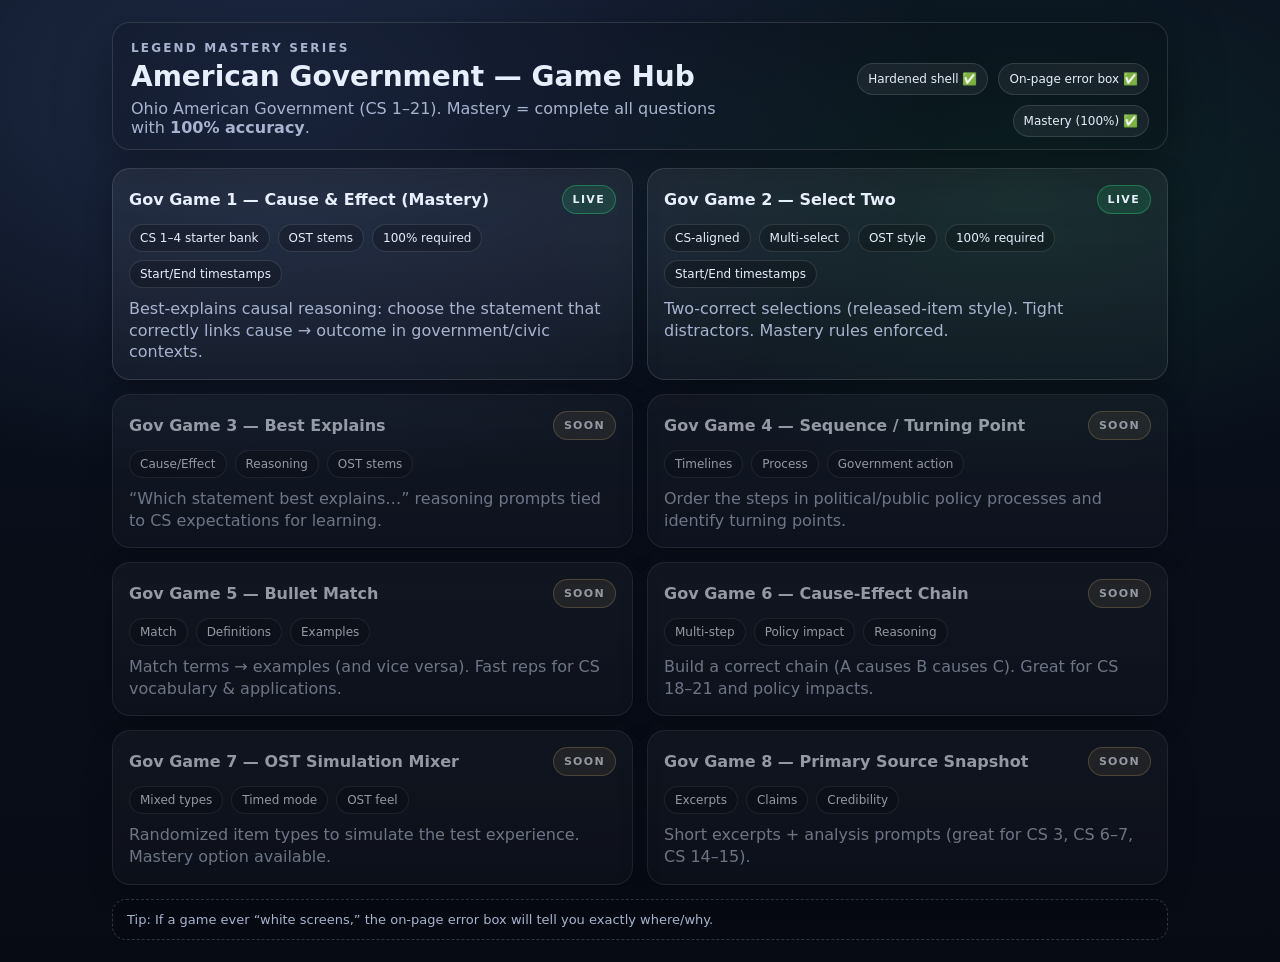
==== index.html @ b6d675e6 "Update index.html" ====
<!doctype html>
<html lang="en">
<head>
  <meta charset="utf-8" />
  <meta name="viewport" content="width=device-width,initial-scale=1" />
  <title>American Government — Mastery Game Series (CS 1–21)</title>
  <link rel="stylesheet" href="./styles.css" />
  <meta name="description" content="American Government Mastery Game Series (Ohio CS 1–21)" />
</head>
<body>
  <div class="wrap">
    <header class="top">
      <div>
        <div class="kicker">LEGEND MASTERy SERIES</div>
        <h1>American Government — Game Hub</h1>
        <p class="sub">
          Ohio American Government (CS 1–21). Mastery = complete all questions with <b>100% accuracy</b>.
        </p>
      </div>
      <div class="meta">
        <div class="pill">Hardened shell ✅</div>
        <div class="pill">On-page error box ✅</div>
        <div class="pill">Mastery (100%) ✅</div>
      </div>
    </header>

    <section class="grid">
      <!-- ACTIVE -->
      <a class="card" href="./games/gov-1-cause-effect.html">
        <div class="row">
          <div class="title">Gov Game 1 — Cause &amp; Effect (Mastery)</div>
          <span class="status live">LIVE</span>
        </div>
        <div class="chips">
          <span class="chip">CS 1–4 starter bank</span>
          <span class="chip">OST stems</span>
          <span class="chip">100% required</span>
          <span class="chip">Start/End timestamps</span>
        </div>
        <p class="desc">
          Best-explains causal reasoning: choose the statement that correctly links cause → outcome in government/civic contexts.
        </p>
      </a>

      <!-- ACTIVE -->
<a class="card" href="./games/gov-2-select-two.html">
  <div class="row">
    <div class="title">Gov Game 2 — Select Two</div>
    <span class="status live">LIVE</span>
  </div>
  <div class="chips">
    <span class="chip">CS-aligned</span>
    <span class="chip">Multi-select</span>
    <span class="chip">OST style</span>
    <span class="chip">100% required</span>
    <span class="chip">Start/End timestamps</span>
  </div>
  <p class="desc">Two-correct selections (released-item style). Tight distractors. Mastery rules enforced.</p>
</a>

      <a class="card disabled" href="#" data-disabled="true" aria-disabled="true">
        <div class="row">
          <div class="title">Gov Game 3 — Best Explains</div>
          <span class="status soon">SOON</span>
        </div>
        <div class="chips">
          <span class="chip">Cause/Effect</span><span class="chip">Reasoning</span><span class="chip">OST stems</span>
        </div>
        <p class="desc">“Which statement best explains…” reasoning prompts tied to CS expectations for learning.</p>
      </a>

      <a class="card disabled" href="#" data-disabled="true" aria-disabled="true">
        <div class="row">
          <div class="title">Gov Game 4 — Sequence / Turning Point</div>
          <span class="status soon">SOON</span>
        </div>
        <div class="chips">
          <span class="chip">Timelines</span><span class="chip">Process</span><span class="chip">Government action</span>
        </div>
        <p class="desc">Order the steps in political/public policy processes and identify turning points.</p>
      </a>

      <a class="card disabled" href="#" data-disabled="true" aria-disabled="true">
        <div class="row">
          <div class="title">Gov Game 5 — Bullet Match</div>
          <span class="status soon">SOON</span>
        </div>
        <div class="chips">
          <span class="chip">Match</span><span class="chip">Definitions</span><span class="chip">Examples</span>
        </div>
        <p class="desc">Match terms → examples (and vice versa). Fast reps for CS vocabulary &amp; applications.</p>
      </a>

      <a class="card disabled" href="#" data-disabled="true" aria-disabled="true">
        <div class="row">
          <div class="title">Gov Game 6 — Cause-Effect Chain</div>
          <span class="status soon">SOON</span>
        </div>
        <div class="chips">
          <span class="chip">Multi-step</span><span class="chip">Policy impact</span><span class="chip">Reasoning</span>
        </div>
        <p class="desc">Build a correct chain (A causes B causes C). Great for CS 18–21 and policy impacts.</p>
      </a>

      <a class="card disabled" href="#" data-disabled="true" aria-disabled="true">
        <div class="row">
          <div class="title">Gov Game 7 — OST Simulation Mixer</div>
          <span class="status soon">SOON</span>
        </div>
        <div class="chips">
          <span class="chip">Mixed types</span><span class="chip">Timed mode</span><span class="chip">OST feel</span>
        </div>
        <p class="desc">Randomized item types to simulate the test experience. Mastery option available.</p>
      </a>

      <a class="card disabled" href="#" data-disabled="true" aria-disabled="true">
        <div class="row">
          <div class="title">Gov Game 8 — Primary Source Snapshot</div>
          <span class="status soon">SOON</span>
        </div>
        <div class="chips">
          <span class="chip">Excerpts</span><span class="chip">Claims</span><span class="chip">Credibility</span>
        </div>
        <p class="desc">Short excerpts + analysis prompts (great for CS 3, CS 6–7, CS 14–15).</p>
      </a>
    </section>

    <footer class="foot">
      <div class="note">
        Tip: If a game ever “white screens,” the on-page error box will tell you exactly where/why.
      </div>
    </footer>
  </div>

  <script>
    // Disable "coming soon" cards safely
    document.querySelectorAll('a[data-disabled="true"]').forEach(a=>{
      a.addEventListener('click', (e)=>{
        e.preventDefault();
      });
    });
  </script>
</body>
</html>
---- styles.css ----
:root{
  --bg:#0b1220;
  --panel:#111a2f;
  --panel2:#0f1830;
  --text:#e7eefc;
  --muted:#a8b4cf;
  --line:rgba(255,255,255,.12);
  --shadow:0 18px 55px rgba(0,0,0,.40);
  --radius:18px;

  --good:#2bd576;
  --bad:#ff5c7a;
  --warn:#ffd166;
  --accent:#7aa2ff;
}

*{ box-sizing:border-box; }
body{
  margin:0;
  font-family: system-ui,-apple-system,Segoe UI,Roboto,Arial,sans-serif;
  background:
    radial-gradient(1100px 650px at 22% 10%, rgba(122,162,255,.18), transparent 60%),
    radial-gradient(900px 520px at 80% 20%, rgba(43,213,118,.10), transparent 55%),
    linear-gradient(180deg, #0b1220, #070b14);
  color:var(--text);
  min-height:100vh;
}

.wrap{
  width:min(1100px, 100%);
  margin:0 auto;
  padding:22px;
}

.top{
  display:flex;
  align-items:flex-end;
  justify-content:space-between;
  gap:18px;
  padding:18px 18px 12px;
  background:rgba(0,0,0,.18);
  border:1px solid var(--line);
  border-radius:var(--radius);
  box-shadow:var(--shadow);
}

.kicker{
  letter-spacing:.18em;
  font-weight:700;
  color:var(--muted);
  font-size:12px;
  text-transform:uppercase;
}

h1{
  margin:6px 0 6px;
  font-size:28px;
  line-height:1.15;
}

.sub{
  margin:0;
  color:var(--muted);
  max-width:70ch;
}

.meta{
  display:flex;
  flex-wrap:wrap;
  justify-content:flex-end;
  gap:10px;
}

.pill{
  font-size:12px;
  color:var(--text);
  background:rgba(255,255,255,.06);
  border:1px solid var(--line);
  border-radius:999px;
  padding:8px 10px;
  white-space:nowrap;
}

.grid{
  margin-top:18px;
  display:grid;
  grid-template-columns:repeat(2, minmax(0,1fr));
  gap:14px;
}

@media (max-width: 860px){
  .top{ align-items:flex-start; flex-direction:column; }
  .grid{ grid-template-columns:1fr; }
}

.card{
  display:block;
  text-decoration:none;
  color:var(--text);
  background:linear-gradient(180deg, rgba(255,255,255,.06), rgba(255,255,255,.03));
  border:1px solid var(--line);
  border-radius:var(--radius);
  padding:16px;
  box-shadow:0 10px 28px rgba(0,0,0,.30);
  transition:transform .12s ease, border-color .12s ease, background .12s ease;
}

.card:hover{
  transform:translateY(-2px);
  border-color:rgba(122,162,255,.35);
  background:linear-gradient(180deg, rgba(122,162,255,.10), rgba(255,255,255,.03));
}

.card.disabled{
  opacity:.62;
  filter:saturate(.75);
  cursor:not-allowed;
}

.row{
  display:flex;
  align-items:center;
  justify-content:space-between;
  gap:12px;
}

.title{
  font-weight:800;
  font-size:16px;
}

.desc{
  margin:10px 0 0;
  color:var(--muted);
  line-height:1.35;
}

.chips{
  margin-top:10px;
  display:flex;
  flex-wrap:wrap;
  gap:8px;
}

.chip{
  font-size:12px;
  color:var(--text);
  background:rgba(0,0,0,.22);
  border:1px solid var(--line);
  border-radius:999px;
  padding:6px 10px;
}

.status{
  font-size:11px;
  font-weight:800;
  letter-spacing:.12em;
  padding:7px 10px;
  border-radius:999px;
  border:1px solid var(--line);
}

.status.live{
  background:rgba(43,213,118,.14);
  border-color:rgba(43,213,118,.38);
}

.status.soon{
  background:rgba(255,209,102,.12);
  border-color:rgba(255,209,102,.35);
}

.foot{
  margin-top:14px;
}

.note{
  color:var(--muted);
  font-size:13px;
  padding:12px 14px;
  border:1px dashed rgba(255,255,255,.18);
  border-radius:14px;
  background:rgba(0,0,0,.14);
}
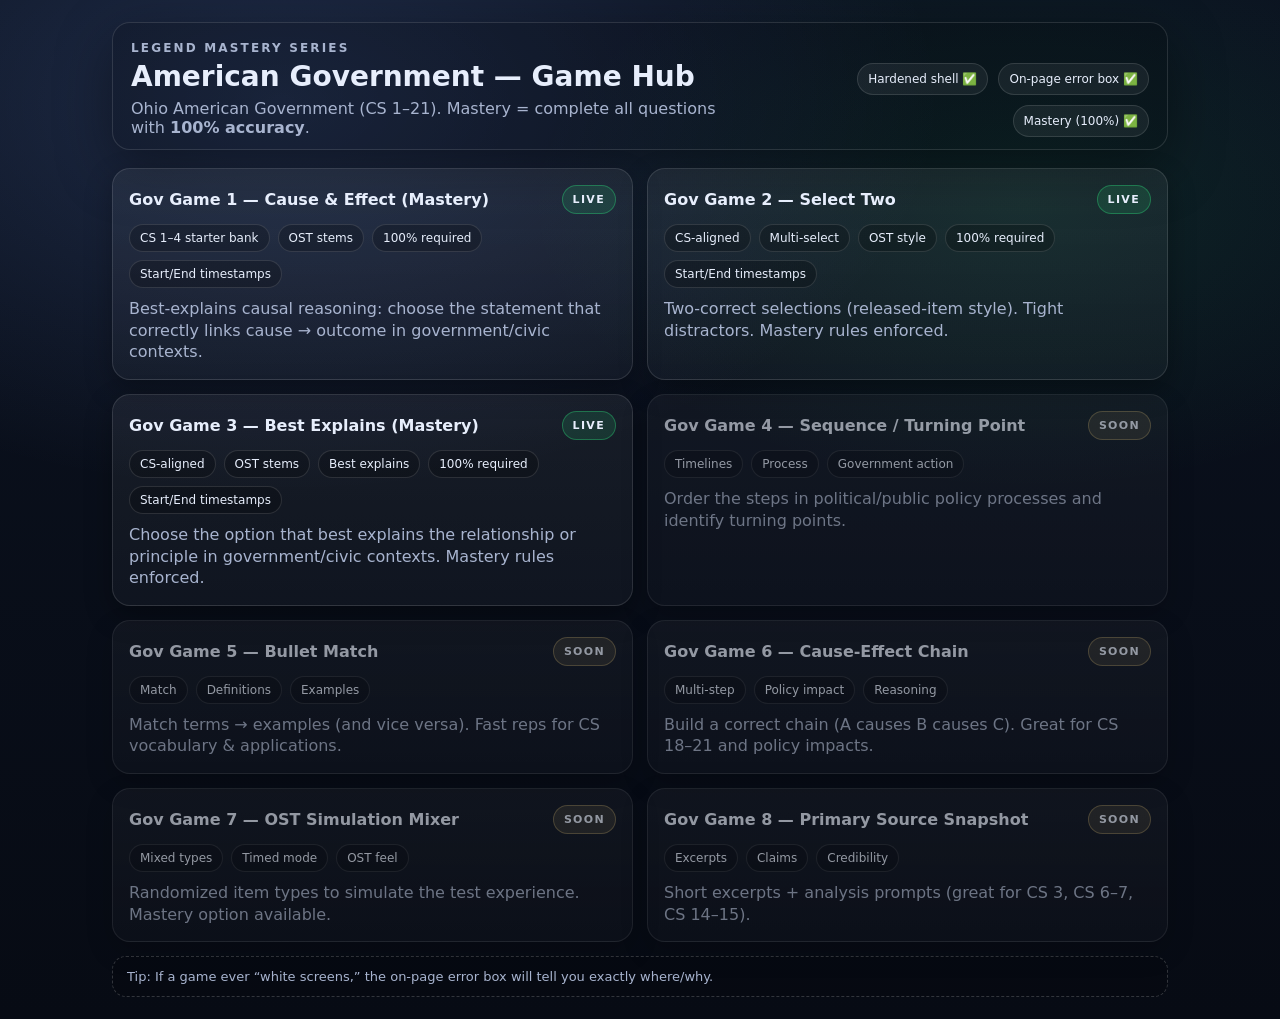
==== commit 8aaf884e: "Update index.html" ====
--- a/index.html
+++ b/index.html
@@ -58,16 +58,23 @@
   <p class="desc">Two-correct selections (released-item style). Tight distractors. Mastery rules enforced.</p>
 </a>
 
-      <a class="card disabled" href="#" data-disabled="true" aria-disabled="true">
-        <div class="row">
-          <div class="title">Gov Game 3 — Best Explains</div>
-          <span class="status soon">SOON</span>
-        </div>
-        <div class="chips">
-          <span class="chip">Cause/Effect</span><span class="chip">Reasoning</span><span class="chip">OST stems</span>
-        </div>
-        <p class="desc">“Which statement best explains…” reasoning prompts tied to CS expectations for learning.</p>
-      </a>
+     <!-- ACTIVE -->
+<a class="card" href="./games/gov-3-best-explains.html">
+  <div class="row">
+    <div class="title">Gov Game 3 — Best Explains (Mastery)</div>
+    <span class="status live">LIVE</span>
+  </div>
+  <div class="chips">
+    <span class="chip">CS-aligned</span>
+    <span class="chip">OST stems</span>
+    <span class="chip">Best explains</span>
+    <span class="chip">100% required</span>
+    <span class="chip">Start/End timestamps</span>
+  </div>
+  <p class="desc">
+    Choose the option that best explains the relationship or principle in government/civic contexts. Mastery rules enforced.
+  </p>
+</a>
 
       <a class="card disabled" href="#" data-disabled="true" aria-disabled="true">
         <div class="row">
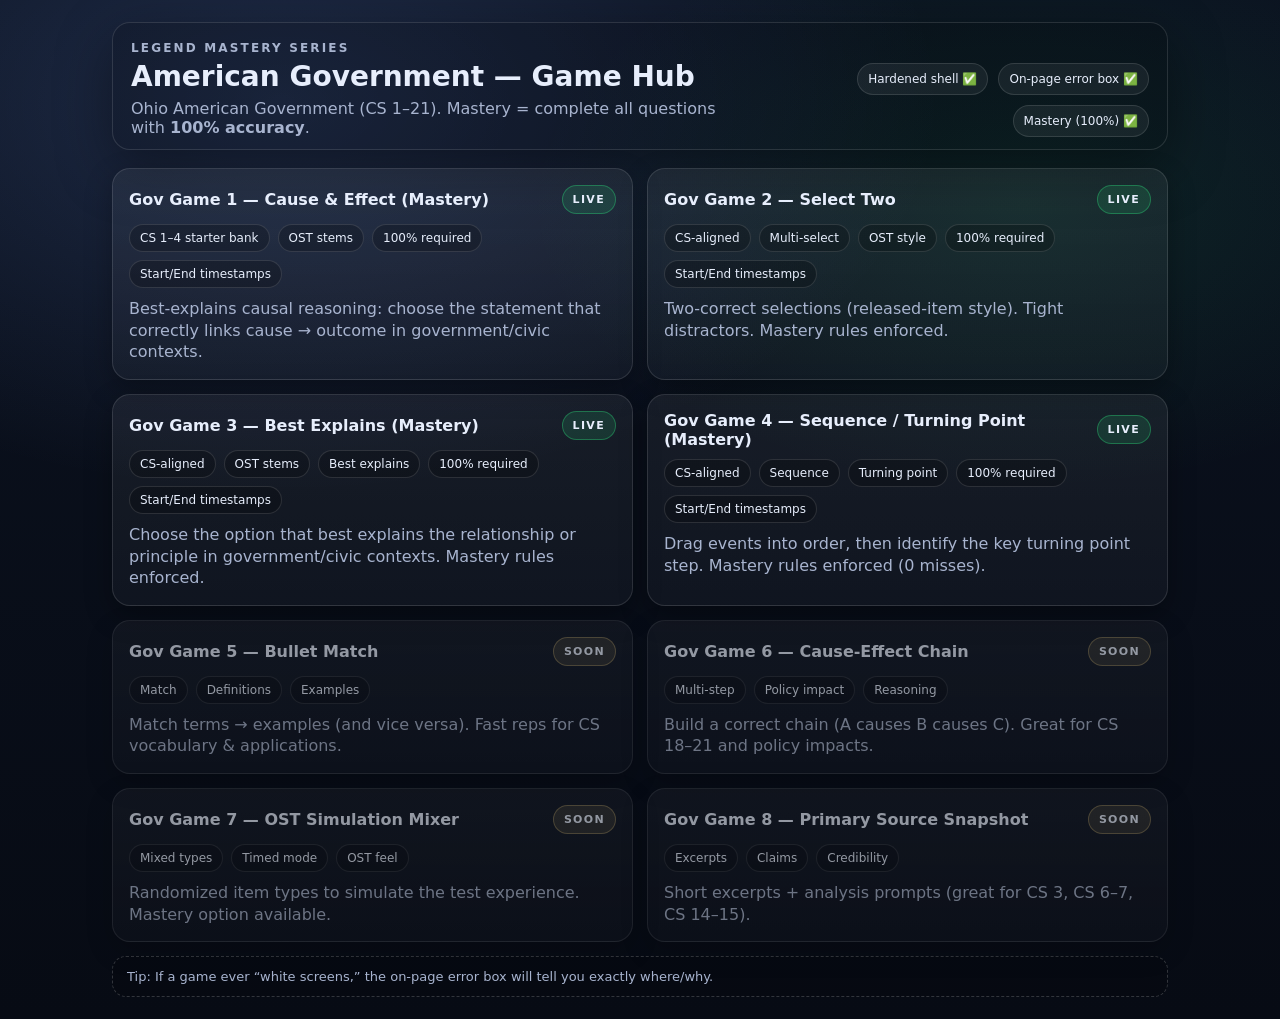
==== commit 7f20cc75: "Update index.html" ====
--- a/index.html
+++ b/index.html
@@ -76,16 +76,23 @@
   </p>
 </a>
 
-      <a class="card disabled" href="#" data-disabled="true" aria-disabled="true">
-        <div class="row">
-          <div class="title">Gov Game 4 — Sequence / Turning Point</div>
-          <span class="status soon">SOON</span>
-        </div>
-        <div class="chips">
-          <span class="chip">Timelines</span><span class="chip">Process</span><span class="chip">Government action</span>
-        </div>
-        <p class="desc">Order the steps in political/public policy processes and identify turning points.</p>
-      </a>
+    <!-- ACTIVE -->
+<a class="card" href="./games/gov-4-sequence-turning-point.html">
+  <div class="row">
+    <div class="title">Gov Game 4 — Sequence / Turning Point (Mastery)</div>
+    <span class="status live">LIVE</span>
+  </div>
+  <div class="chips">
+    <span class="chip">CS-aligned</span>
+    <span class="chip">Sequence</span>
+    <span class="chip">Turning point</span>
+    <span class="chip">100% required</span>
+    <span class="chip">Start/End timestamps</span>
+  </div>
+  <p class="desc">
+    Drag events into order, then identify the key turning point step. Mastery rules enforced (0 misses).
+  </p>
+</a>
 
       <a class="card disabled" href="#" data-disabled="true" aria-disabled="true">
         <div class="row">
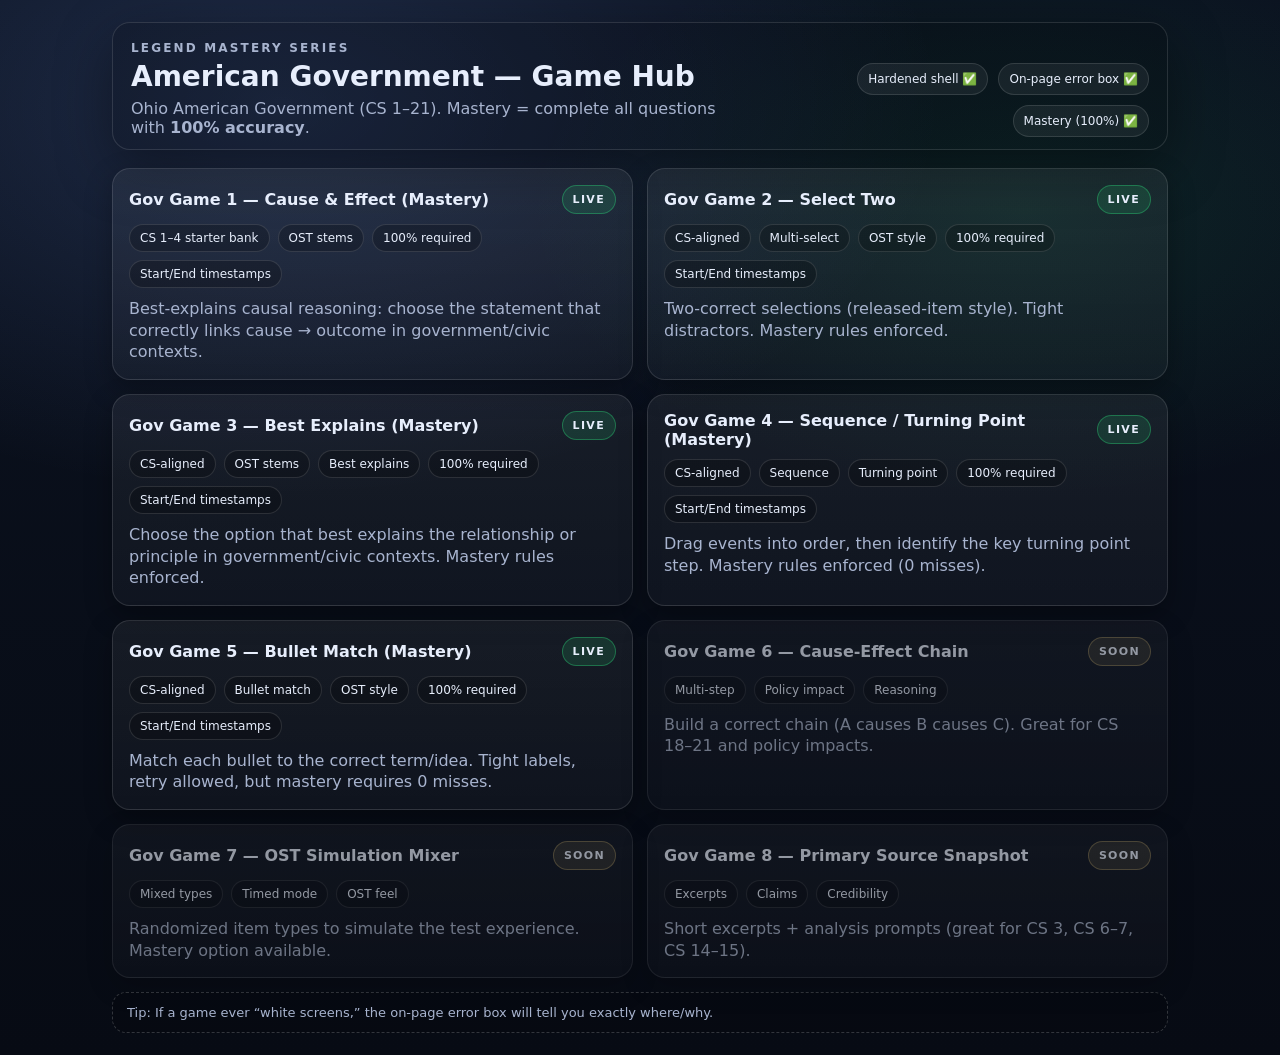
==== commit 39510454: "Update index.html" ====
--- a/index.html
+++ b/index.html
@@ -94,16 +94,24 @@
   </p>
 </a>
 
-      <a class="card disabled" href="#" data-disabled="true" aria-disabled="true">
-        <div class="row">
-          <div class="title">Gov Game 5 — Bullet Match</div>
-          <span class="status soon">SOON</span>
-        </div>
-        <div class="chips">
-          <span class="chip">Match</span><span class="chip">Definitions</span><span class="chip">Examples</span>
-        </div>
-        <p class="desc">Match terms → examples (and vice versa). Fast reps for CS vocabulary &amp; applications.</p>
-      </a>
+    <!-- ACTIVE -->
+<a class="card" href="./games/gov-5-bullet-match.html">
+  <div class="row">
+    <div class="title">Gov Game 5 — Bullet Match (Mastery)</div>
+    <span class="status live">LIVE</span>
+  </div>
+  <div class="chips">
+    <span class="chip">CS-aligned</span>
+    <span class="chip">Bullet match</span>
+    <span class="chip">OST style</span>
+    <span class="chip">100% required</span>
+    <span class="chip">Start/End timestamps</span>
+  </div>
+  <p class="desc">
+    Match each bullet to the correct term/idea. Tight labels, retry allowed, but mastery requires 0 misses.
+  </p>
+</a>
+
 
       <a class="card disabled" href="#" data-disabled="true" aria-disabled="true">
         <div class="row">
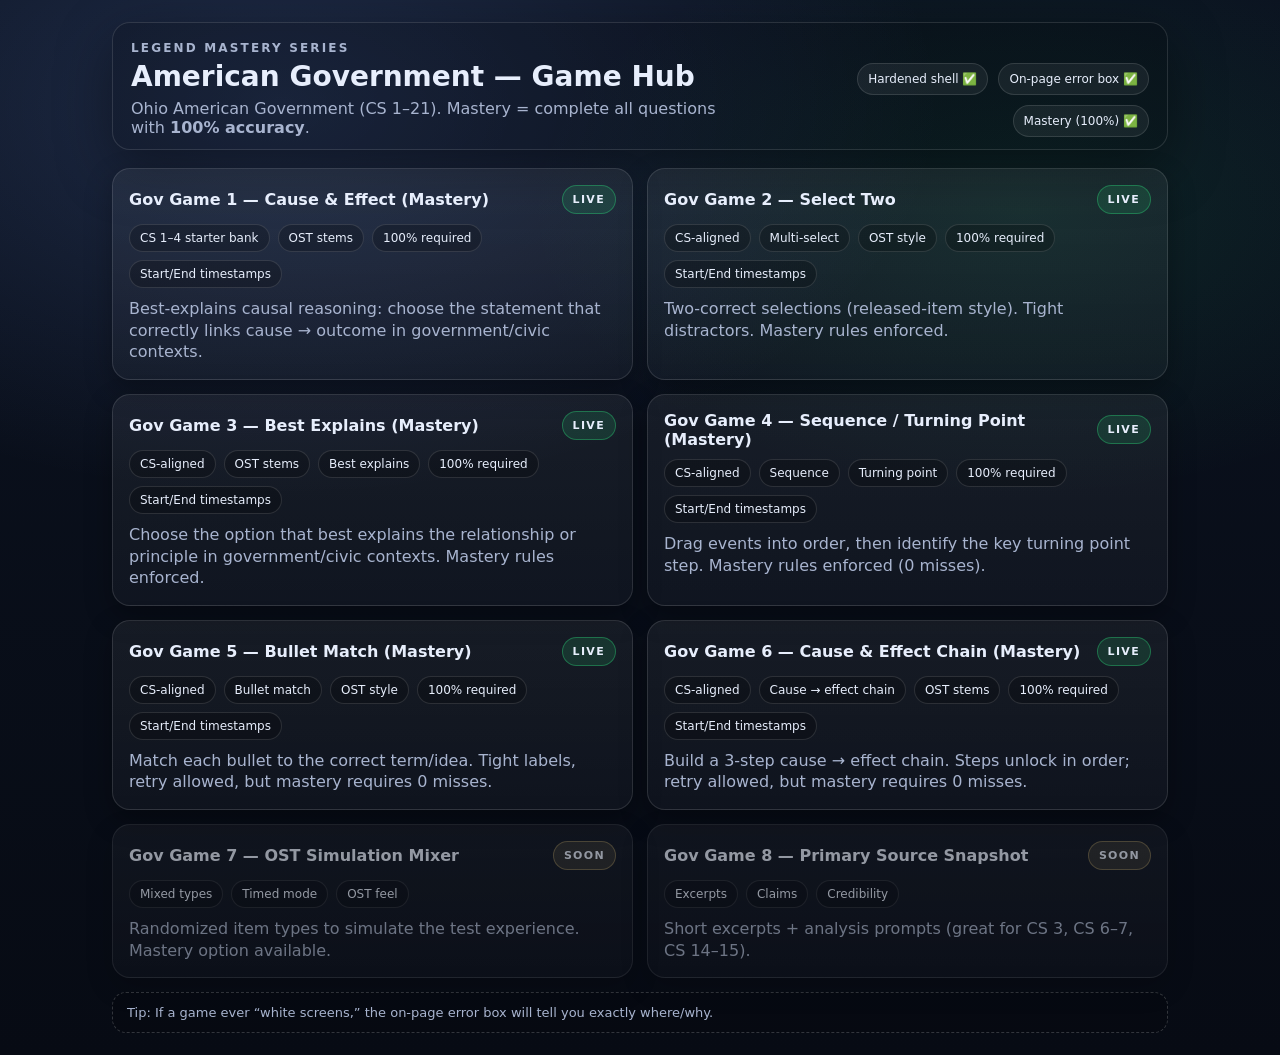
==== commit 2fd30d11: "Update index.html" ====
--- a/index.html
+++ b/index.html
@@ -112,17 +112,23 @@
   </p>
 </a>
 
-
-      <a class="card disabled" href="#" data-disabled="true" aria-disabled="true">
-        <div class="row">
-          <div class="title">Gov Game 6 — Cause-Effect Chain</div>
-          <span class="status soon">SOON</span>
-        </div>
-        <div class="chips">
-          <span class="chip">Multi-step</span><span class="chip">Policy impact</span><span class="chip">Reasoning</span>
-        </div>
-        <p class="desc">Build a correct chain (A causes B causes C). Great for CS 18–21 and policy impacts.</p>
-      </a>
+     <!-- ACTIVE -->
+<a class="card" href="./games/gov-6-cause-effect-chain.html">
+  <div class="row">
+    <div class="title">Gov Game 6 — Cause &amp; Effect Chain (Mastery)</div>
+    <span class="status live">LIVE</span>
+  </div>
+  <div class="chips">
+    <span class="chip">CS-aligned</span>
+    <span class="chip">Cause → effect chain</span>
+    <span class="chip">OST stems</span>
+    <span class="chip">100% required</span>
+    <span class="chip">Start/End timestamps</span>
+  </div>
+  <p class="desc">
+    Build a 3-step cause → effect chain. Steps unlock in order; retry allowed, but mastery requires 0 misses.
+  </p>
+</a>
 
       <a class="card disabled" href="#" data-disabled="true" aria-disabled="true">
         <div class="row">
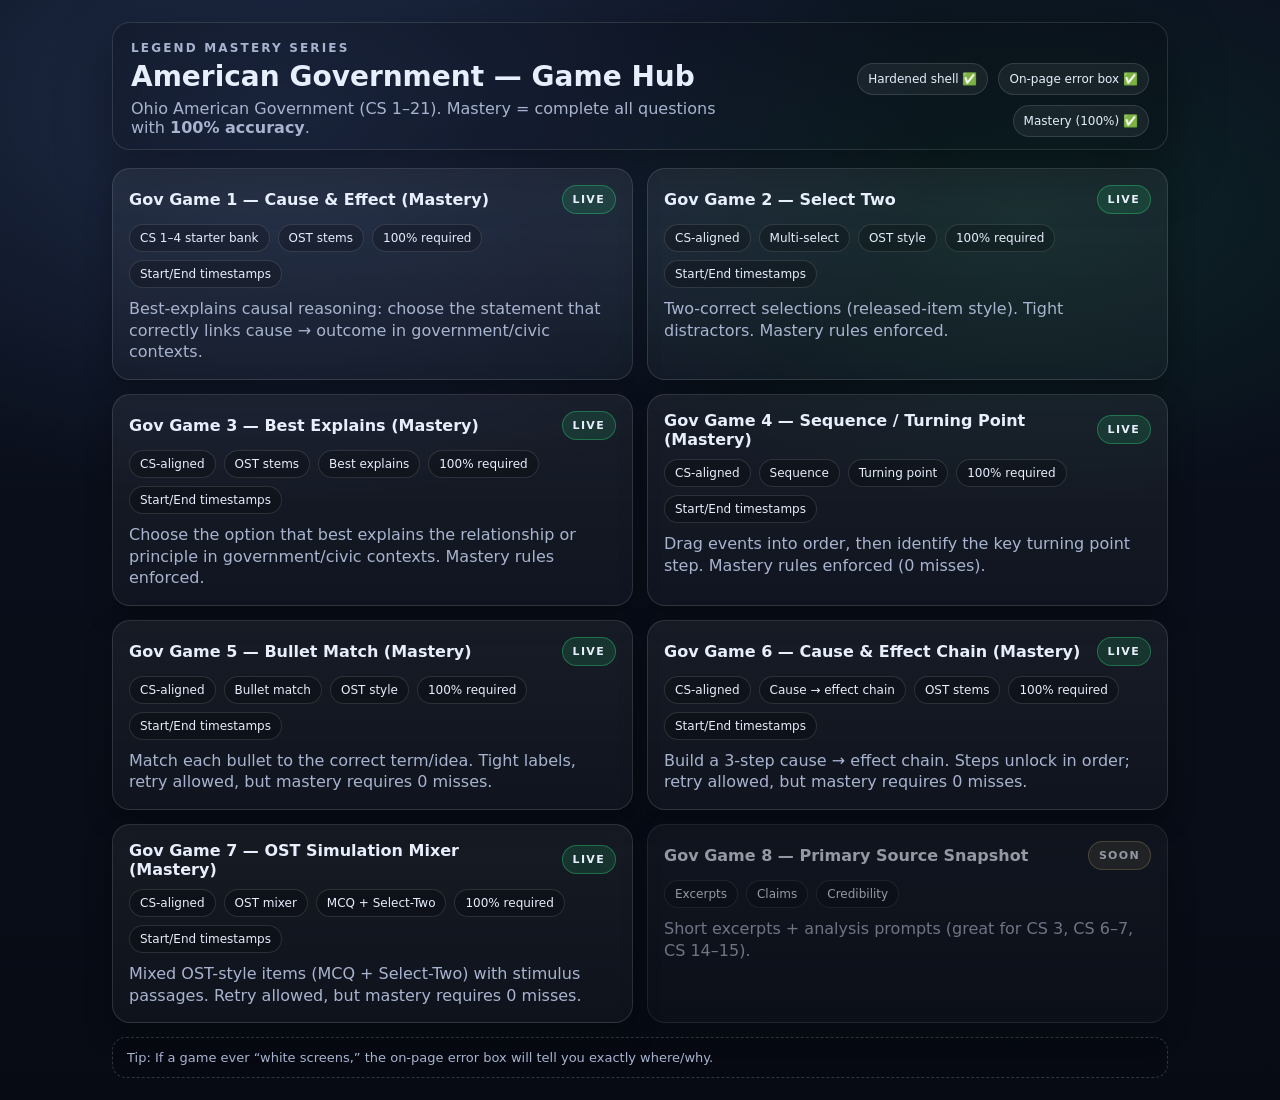
==== commit 38ad4e69: "Update index.html" ====
--- a/index.html
+++ b/index.html
@@ -130,16 +130,24 @@
   </p>
 </a>
 
-      <a class="card disabled" href="#" data-disabled="true" aria-disabled="true">
-        <div class="row">
-          <div class="title">Gov Game 7 — OST Simulation Mixer</div>
-          <span class="status soon">SOON</span>
-        </div>
-        <div class="chips">
-          <span class="chip">Mixed types</span><span class="chip">Timed mode</span><span class="chip">OST feel</span>
-        </div>
-        <p class="desc">Randomized item types to simulate the test experience. Mastery option available.</p>
-      </a>
+   <!-- ACTIVE -->
+<a class="card" href="./games/gov-7-ost-simulation-mixer.html">
+  <div class="row">
+    <div class="title">Gov Game 7 — OST Simulation Mixer (Mastery)</div>
+    <span class="status live">LIVE</span>
+  </div>
+  <div class="chips">
+    <span class="chip">CS-aligned</span>
+    <span class="chip">OST mixer</span>
+    <span class="chip">MCQ + Select-Two</span>
+    <span class="chip">100% required</span>
+    <span class="chip">Start/End timestamps</span>
+  </div>
+  <p class="desc">
+    Mixed OST-style items (MCQ + Select-Two) with stimulus passages. Retry allowed, but mastery requires 0 misses.
+  </p>
+</a>
+
 
       <a class="card disabled" href="#" data-disabled="true" aria-disabled="true">
         <div class="row">
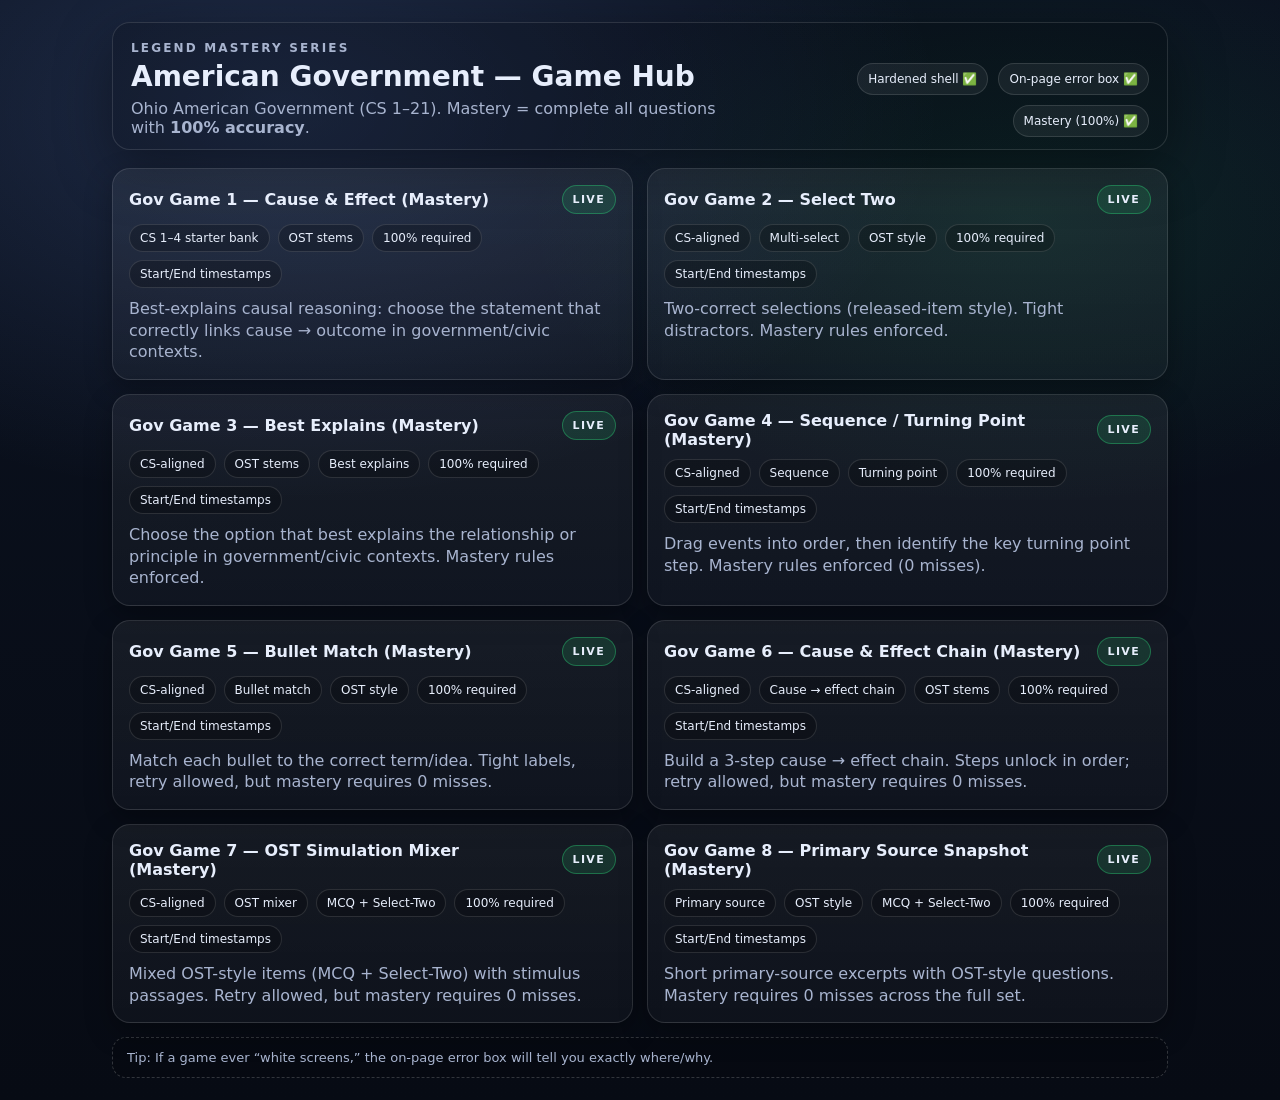
==== commit dce8b452: "Update index.html" ====
--- a/index.html
+++ b/index.html
@@ -149,16 +149,24 @@
 </a>
 
 
-      <a class="card disabled" href="#" data-disabled="true" aria-disabled="true">
-        <div class="row">
-          <div class="title">Gov Game 8 — Primary Source Snapshot</div>
-          <span class="status soon">SOON</span>
-        </div>
-        <div class="chips">
-          <span class="chip">Excerpts</span><span class="chip">Claims</span><span class="chip">Credibility</span>
-        </div>
-        <p class="desc">Short excerpts + analysis prompts (great for CS 3, CS 6–7, CS 14–15).</p>
-      </a>
+    <!-- ACTIVE -->
+<a class="card" href="./games/gov-8-primary-source-snapshot.html">
+  <div class="row">
+    <div class="title">Gov Game 8 — Primary Source Snapshot (Mastery)</div>
+    <span class="status live">LIVE</span>
+  </div>
+  <div class="chips">
+    <span class="chip">Primary source</span>
+    <span class="chip">OST style</span>
+    <span class="chip">MCQ + Select-Two</span>
+    <span class="chip">100% required</span>
+    <span class="chip">Start/End timestamps</span>
+  </div>
+  <p class="desc">
+    Short primary-source excerpts with OST-style questions. Mastery requires 0 misses across the full set.
+  </p>
+</a>
+
     </section>
 
     <footer class="foot">
